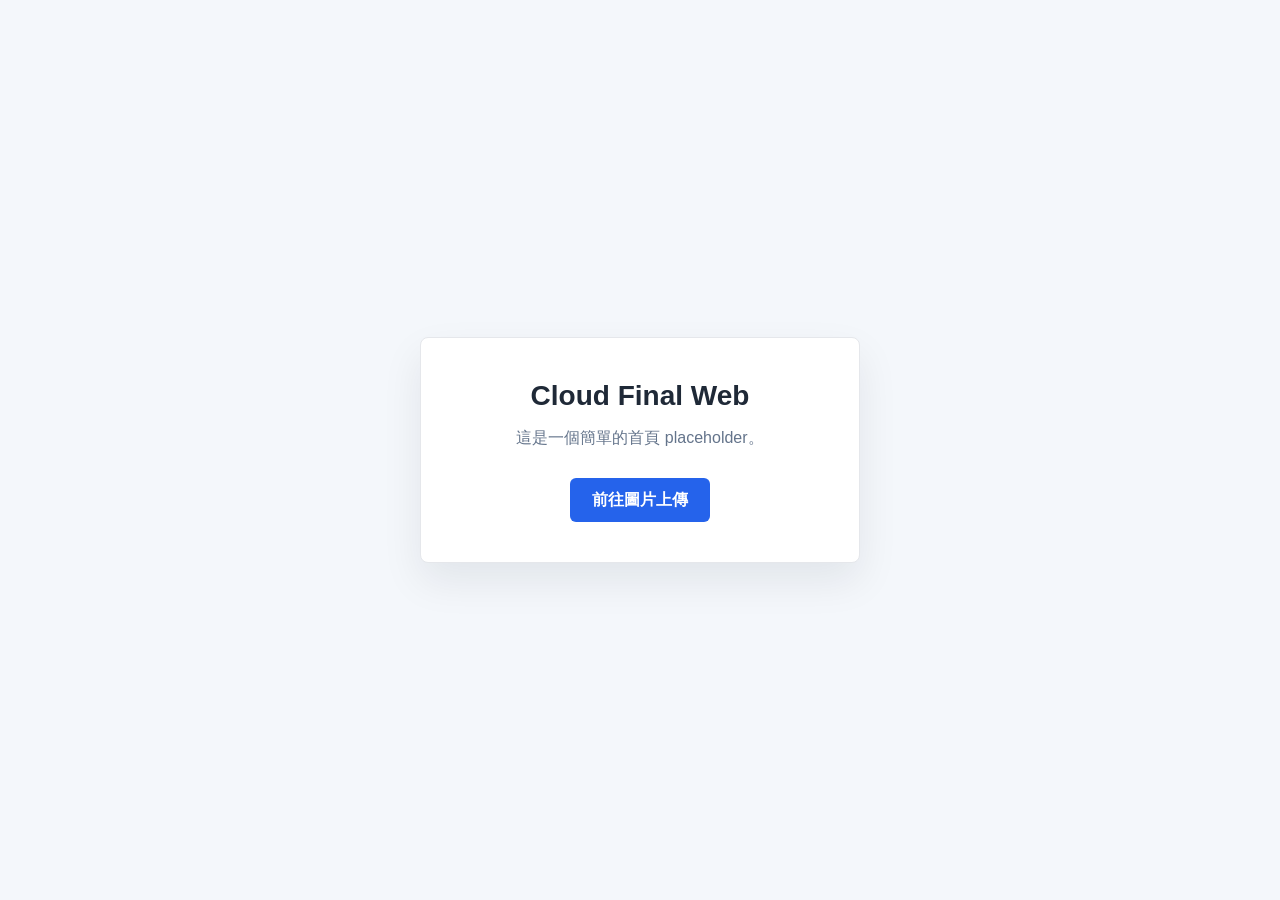
==== index.html @ 59741dd7 "現在有index跟upload_images" ====
<!DOCTYPE html>
<html lang="zh-Hant">
<head>
  <meta charset="UTF-8">
  <meta name="viewport" content="width=device-width, initial-scale=1.0">
  <title>Placeholder</title>
  <style>
    * {
      box-sizing: border-box;
    }

    body {
      margin: 0;
      min-height: 100vh;
      display: grid;
      place-items: center;
      font-family: Arial, "Noto Sans TC", sans-serif;
      color: #1f2937;
      background: #f4f7fb;
    }

    main {
      width: min(90vw, 440px);
      padding: 40px 28px;
      text-align: center;
      background: #ffffff;
      border: 1px solid #e5e7eb;
      border-radius: 8px;
      box-shadow: 0 18px 40px rgba(15, 23, 42, 0.08);
    }

    h1 {
      margin: 0 0 12px;
      font-size: 28px;
      line-height: 1.25;
    }

    p {
      margin: 0 0 28px;
      color: #64748b;
      line-height: 1.6;
    }

    a.button {
      display: inline-flex;
      align-items: center;
      justify-content: center;
      min-height: 44px;
      padding: 0 22px;
      color: #ffffff;
      text-decoration: none;
      font-weight: 700;
      background: #2563eb;
      border-radius: 6px;
      transition: background 0.2s ease, transform 0.2s ease;
    }

    a.button:hover,
    a.button:focus {
      background: #1d4ed8;
      transform: translateY(-1px);
    }
  </style>
</head>
<body>
  <main>
    <h1>Cloud Final Web</h1>
    <p>&#36889;&#26159;&#19968;&#20491;&#31777;&#21934;&#30340;&#39318;&#38913; placeholder&#12290;</p>
    <a class="button" href="upload_images.html">&#21069;&#24448;&#22294;&#29255;&#19978;&#20659;</a>
  </main>
</body>
</html>
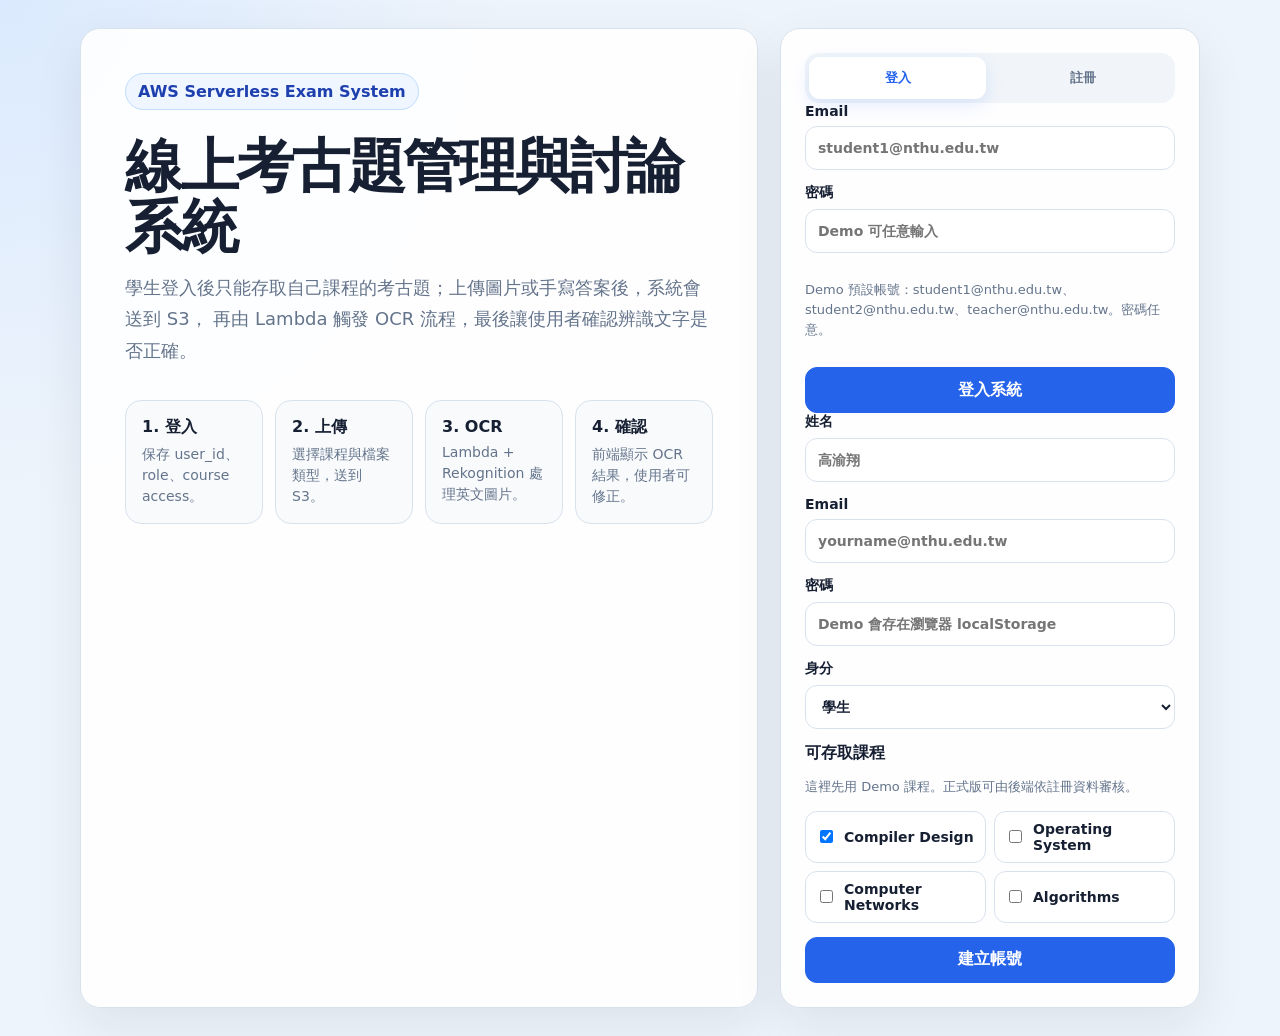
==== commit 9d75e8b1: "update sign in2" ====
--- a/index.html
+++ b/index.html
@@ -3,70 +3,527 @@
 <head>
   <meta charset="UTF-8">
   <meta name="viewport" content="width=device-width, initial-scale=1.0">
-  <title>Placeholder</title>
+  <title>考古題管理系統｜登入</title>
   <style>
-    * {
-      box-sizing: border-box;
-    }
+    :root {
+      --bg: #eef4fb;
+      --card: #ffffff;
+      --text: #172033;
+      --muted: #64748b;
+      --line: #d9e2ec;
+      --primary: #2563eb;
+      --primary-dark: #1d4ed8;
+      --success: #0f9f6e;
+      --warning: #b45309;
+      --danger: #dc2626;
+      --soft: #f8fafc;
+    }
+
+    * { box-sizing: border-box; }
 
     body {
       margin: 0;
       min-height: 100vh;
-      display: grid;
-      place-items: center;
-      font-family: Arial, "Noto Sans TC", sans-serif;
-      color: #1f2937;
-      background: #f4f7fb;
-    }
-
-    main {
-      width: min(90vw, 440px);
-      padding: 40px 28px;
-      text-align: center;
-      background: #ffffff;
-      border: 1px solid #e5e7eb;
-      border-radius: 8px;
-      box-shadow: 0 18px 40px rgba(15, 23, 42, 0.08);
+      font-family: system-ui, -apple-system, BlinkMacSystemFont, "Segoe UI", "Noto Sans TC", sans-serif;
+      color: var(--text);
+      background: radial-gradient(circle at top left, #dbeafe, transparent 32rem), var(--bg);
+      padding: 28px;
+    }
+
+    .shell {
+      width: min(1120px, 100%);
+      margin: 0 auto;
+      display: grid;
+      grid-template-columns: 1fr 420px;
+      gap: 22px;
+      align-items: stretch;
+    }
+
+    .hero, .panel {
+      background: rgba(255, 255, 255, 0.92);
+      border: 1px solid var(--line);
+      border-radius: 20px;
+      box-shadow: 0 18px 50px rgba(15, 23, 42, 0.08);
+    }
+
+    .hero {
+      padding: 44px;
+      display: grid;
+      align-content: space-between;
+      min-height: 620px;
+    }
+
+    .brand {
+      display: inline-flex;
+      width: fit-content;
+      align-items: center;
+      gap: 10px;
+      padding: 8px 12px;
+      border: 1px solid #bfdbfe;
+      border-radius: 999px;
+      color: #1e40af;
+      font-weight: 750;
+      background: #eff6ff;
     }
 
     h1 {
-      margin: 0 0 12px;
-      font-size: 28px;
-      line-height: 1.25;
-    }
-
-    p {
-      margin: 0 0 28px;
-      color: #64748b;
-      line-height: 1.6;
-    }
-
-    a.button {
+      margin: 26px 0 14px;
+      max-width: 720px;
+      font-size: clamp(32px, 5vw, 58px);
+      line-height: 1.05;
+      letter-spacing: -0.04em;
+    }
+
+    .lead {
+      max-width: 680px;
+      margin: 0;
+      color: var(--muted);
+      font-size: 18px;
+      line-height: 1.75;
+    }
+
+    .flow {
+      display: grid;
+      grid-template-columns: repeat(4, 1fr);
+      gap: 12px;
+      margin-top: 34px;
+    }
+
+    .flow-card {
+      padding: 16px;
+      border: 1px solid var(--line);
+      border-radius: 16px;
+      background: var(--soft);
+    }
+
+    .flow-card strong { display: block; margin-bottom: 6px; }
+    .flow-card span { color: var(--muted); font-size: 14px; line-height: 1.5; }
+
+    .panel {
+      padding: 24px;
+      display: grid;
+      align-content: start;
+      gap: 16px;
+    }
+
+    .tabs {
+      display: grid;
+      grid-template-columns: 1fr 1fr;
+      gap: 8px;
+      padding: 4px;
+      background: #f1f5f9;
+      border-radius: 14px;
+    }
+
+    .tab {
+      border: 0;
+      border-radius: 11px;
+      padding: 12px;
+      background: transparent;
+      color: var(--muted);
+      font-weight: 800;
+      cursor: pointer;
+    }
+
+    .tab[aria-selected="true"] {
+      background: #fff;
+      color: var(--primary);
+      box-shadow: 0 6px 18px rgba(37, 99, 235, 0.12);
+    }
+
+    form { display: grid; gap: 14px; }
+
+    label { display: grid; gap: 7px; font-weight: 750; font-size: 14px; }
+
+    input, select {
+      width: 100%;
+      min-height: 44px;
+      padding: 0 12px;
+      border: 1px solid var(--line);
+      border-radius: 12px;
+      font: inherit;
+      background: #fff;
+      color: var(--text);
+    }
+
+    .hint { color: var(--muted); font-size: 13px; line-height: 1.55; }
+
+    .course-grid {
+      display: grid;
+      grid-template-columns: 1fr 1fr;
+      gap: 8px;
+    }
+
+    .check {
+      display: flex;
+      align-items: center;
+      gap: 8px;
+      min-height: 42px;
+      padding: 9px 10px;
+      border: 1px solid var(--line);
+      border-radius: 12px;
+      background: #fff;
+      font-weight: 650;
+    }
+
+    .check input { width: auto; min-height: auto; }
+
+    .btn {
+      min-height: 46px;
+      padding: 0 16px;
+      border: 1px solid var(--line);
+      border-radius: 12px;
+      background: #fff;
+      color: var(--text);
+      font: inherit;
+      font-weight: 800;
+      cursor: pointer;
+      text-decoration: none;
       display: inline-flex;
       align-items: center;
       justify-content: center;
-      min-height: 44px;
-      padding: 0 22px;
-      color: #ffffff;
-      text-decoration: none;
-      font-weight: 700;
-      background: #2563eb;
-      border-radius: 6px;
-      transition: background 0.2s ease, transform 0.2s ease;
-    }
-
-    a.button:hover,
-    a.button:focus {
-      background: #1d4ed8;
-      transform: translateY(-1px);
+      gap: 8px;
+    }
+
+    .btn.primary {
+      border-color: var(--primary);
+      background: var(--primary);
+      color: #fff;
+    }
+
+    .btn.primary:hover { background: var(--primary-dark); }
+
+    .btn.ghost { background: #f8fafc; }
+
+    .alert {
+      display: none;
+      padding: 12px;
+      border-radius: 12px;
+      border: 1px solid var(--line);
+      font-size: 14px;
+      line-height: 1.55;
+    }
+
+    .alert.show { display: block; }
+    .alert.success { color: #065f46; background: #ecfdf5; border-color: #a7f3d0; }
+    .alert.error { color: #991b1b; background: #fef2f2; border-color: #fecaca; }
+
+    .dashboard {
+      display: none;
+      gap: 14px;
+    }
+
+    .dashboard.show { display: grid; }
+
+    .user-card {
+      display: grid;
+      gap: 10px;
+      padding: 16px;
+      background: #f8fafc;
+      border: 1px solid var(--line);
+      border-radius: 16px;
+    }
+
+    .pill-row { display: flex; flex-wrap: wrap; gap: 8px; }
+    .pill {
+      padding: 6px 10px;
+      border-radius: 999px;
+      background: #e0f2fe;
+      color: #075985;
+      font-size: 13px;
+      font-weight: 750;
+    }
+
+    .divider { height: 1px; background: var(--line); margin: 2px 0; }
+
+    @media (max-width: 900px) {
+      body { padding: 14px; }
+      .shell { grid-template-columns: 1fr; }
+      .hero { min-height: auto; padding: 28px; }
+      .flow { grid-template-columns: 1fr 1fr; }
+    }
+
+    @media (max-width: 520px) {
+      .flow { grid-template-columns: 1fr; }
+      .course-grid { grid-template-columns: 1fr; }
     }
   </style>
 </head>
 <body>
-  <main>
-    <h1>Cloud Final Web</h1>
-    <p>&#36889;&#26159;&#19968;&#20491;&#31777;&#21934;&#30340;&#39318;&#38913; placeholder&#12290;</p>
-    <a class="button" href="upload_images.html">&#21069;&#24448;&#22294;&#29255;&#19978;&#20659;</a>
+  <main class="shell">
+    <section class="hero">
+      <div>
+        <div class="brand">AWS Serverless Exam System</div>
+        <h1>線上考古題管理與討論系統</h1>
+        <p class="lead">
+          學生登入後只能存取自己課程的考古題；上傳圖片或手寫答案後，系統會送到 S3，
+          再由 Lambda 觸發 OCR 流程，最後讓使用者確認辨識文字是否正確。
+        </p>
+        <div class="flow" aria-label="系統流程">
+          <div class="flow-card"><strong>1. 登入</strong><span>保存 user_id、role、course access。</span></div>
+          <div class="flow-card"><strong>2. 上傳</strong><span>選擇課程與檔案類型，送到 S3。</span></div>
+          <div class="flow-card"><strong>3. OCR</strong><span>Lambda + Rekognition 處理英文圖片。</span></div>
+          <div class="flow-card"><strong>4. 確認</strong><span>前端顯示 OCR 結果，使用者可修正。</span></div>
+        </div>
+      </div>
+    </section>
+
+    <section class="panel">
+      <div id="authBox">
+        <div class="tabs" role="tablist" aria-label="登入或註冊">
+          <button class="tab" type="button" id="loginTab" aria-selected="true">登入</button>
+          <button class="tab" type="button" id="registerTab" aria-selected="false">註冊</button>
+        </div>
+
+        <form id="loginForm">
+          <label>
+            Email
+            <input type="email" id="loginEmail" placeholder="student1@nthu.edu.tw" required>
+          </label>
+          <label>
+            密碼
+            <input type="password" id="loginPassword" placeholder="Demo 可任意輸入" required>
+          </label>
+          <p class="hint">Demo 預設帳號：student1@nthu.edu.tw、student2@nthu.edu.tw、teacher@nthu.edu.tw。密碼任意。</p>
+          <button class="btn primary" type="submit">登入系統</button>
+        </form>
+
+        <form id="registerForm" hidden>
+          <label>
+            姓名
+            <input type="text" id="registerName" placeholder="高渝翔" required>
+          </label>
+          <label>
+            Email
+            <input type="email" id="registerEmail" placeholder="yourname@nthu.edu.tw" required>
+          </label>
+          <label>
+            密碼
+            <input type="password" id="registerPassword" placeholder="Demo 會存在瀏覽器 localStorage" required>
+          </label>
+          <label>
+            身分
+            <select id="registerRole">
+              <option value="student">學生</option>
+              <option value="teacher">老師</option>
+              <option value="ta">TA</option>
+            </select>
+          </label>
+          <div>
+            <strong>可存取課程</strong>
+            <p class="hint">這裡先用 Demo 課程。正式版可由後端依註冊資料審核。</p>
+            <div class="course-grid" id="courseCheckboxes"></div>
+          </div>
+          <button class="btn primary" type="submit">建立帳號</button>
+        </form>
+
+        <div class="alert" id="authMessage"></div>
+      </div>
+
+      <div class="dashboard" id="dashboard">
+        <div class="user-card">
+          <div>
+            <strong id="dashName">User</strong>
+            <div class="hint" id="dashEmail">email</div>
+          </div>
+          <div class="pill-row">
+            <span class="pill" id="dashRole">role</span>
+          </div>
+          <div>
+            <strong>可存取課程</strong>
+            <div class="pill-row" id="dashCourses"></div>
+          </div>
+        </div>
+        <a class="btn primary" href="upload_images.html">前往上傳 / OCR 確認</a>
+        <button class="btn ghost" type="button" id="logoutBtn">登出</button>
+        <div class="divider"></div>
+        <p class="hint">
+          注意：目前登入是前端 Demo 版，資料存在 localStorage。正式上線建議改成 Cognito 或後端 API 驗證。
+        </p>
+      </div>
+    </section>
   </main>
+
+  <script>
+    const COURSES = [
+      { id: "compiler", name: "Compiler Design" },
+      { id: "os", name: "Operating System" },
+      { id: "network", name: "Computer Networks" },
+      { id: "algorithm", name: "Algorithms" }
+    ];
+
+    const STORAGE_KEYS = {
+      users: "examSystemUsers",
+      currentUser: "examSystemCurrentUser"
+    };
+
+    const defaultUsers = [
+      {
+        user_id: "student001",
+        name: "Test Student 1",
+        email: "student1@nthu.edu.tw",
+        password: "demo",
+        role: "student",
+        courses: ["compiler", "os"]
+      },
+      {
+        user_id: "student002",
+        name: "Test Student 2",
+        email: "student2@nthu.edu.tw",
+        password: "demo",
+        role: "student",
+        courses: ["network"]
+      },
+      {
+        user_id: "teacher001",
+        name: "Test Teacher",
+        email: "teacher@nthu.edu.tw",
+        password: "demo",
+        role: "teacher",
+        courses: ["compiler", "os", "network", "algorithm"]
+      }
+    ];
+
+    const loginTab = document.querySelector("#loginTab");
+    const registerTab = document.querySelector("#registerTab");
+    const loginForm = document.querySelector("#loginForm");
+    const registerForm = document.querySelector("#registerForm");
+    const authBox = document.querySelector("#authBox");
+    const dashboard = document.querySelector("#dashboard");
+    const authMessage = document.querySelector("#authMessage");
+    const courseCheckboxes = document.querySelector("#courseCheckboxes");
+
+    function loadUsers() {
+      const raw = localStorage.getItem(STORAGE_KEYS.users);
+      if (!raw) {
+        localStorage.setItem(STORAGE_KEYS.users, JSON.stringify(defaultUsers));
+        return defaultUsers;
+      }
+      try {
+        return JSON.parse(raw);
+      } catch {
+        localStorage.setItem(STORAGE_KEYS.users, JSON.stringify(defaultUsers));
+        return defaultUsers;
+      }
+    }
+
+    function saveUsers(users) {
+      localStorage.setItem(STORAGE_KEYS.users, JSON.stringify(users));
+    }
+
+    function getCurrentUser() {
+      const raw = localStorage.getItem(STORAGE_KEYS.currentUser);
+      if (!raw) return null;
+      try { return JSON.parse(raw); } catch { return null; }
+    }
+
+    function setCurrentUser(user) {
+      localStorage.setItem(STORAGE_KEYS.currentUser, JSON.stringify(user));
+      renderAuthState();
+    }
+
+    function showMessage(type, text) {
+      authMessage.className = `alert show ${type}`;
+      authMessage.textContent = text;
+    }
+
+    function getCourseName(courseId) {
+      return COURSES.find((course) => course.id === courseId)?.name || courseId;
+    }
+
+    function renderCourseCheckboxes() {
+      courseCheckboxes.innerHTML = COURSES.map((course, index) => `
+        <label class="check">
+          <input type="checkbox" name="course" value="${course.id}" ${index === 0 ? "checked" : ""}>
+          ${course.name}
+        </label>
+      `).join("");
+    }
+
+    function renderAuthState() {
+      const user = getCurrentUser();
+      if (!user) {
+        authBox.style.display = "grid";
+        dashboard.classList.remove("show");
+        return;
+      }
+
+      authBox.style.display = "none";
+      dashboard.classList.add("show");
+      document.querySelector("#dashName").textContent = user.name;
+      document.querySelector("#dashEmail").textContent = user.email;
+      document.querySelector("#dashRole").textContent = user.role;
+      document.querySelector("#dashCourses").innerHTML = user.courses
+        .map((courseId) => `<span class="pill">${getCourseName(courseId)}</span>`)
+        .join("");
+    }
+
+    function switchAuthTab(mode) {
+      const isLogin = mode === "login";
+      loginTab.setAttribute("aria-selected", String(isLogin));
+      registerTab.setAttribute("aria-selected", String(!isLogin));
+      loginForm.hidden = !isLogin;
+      registerForm.hidden = isLogin;
+      authMessage.className = "alert";
+    }
+
+    loginTab.addEventListener("click", () => switchAuthTab("login"));
+    registerTab.addEventListener("click", () => switchAuthTab("register"));
+
+    loginForm.addEventListener("submit", (event) => {
+      event.preventDefault();
+      const email = document.querySelector("#loginEmail").value.trim().toLowerCase();
+      const password = document.querySelector("#loginPassword").value;
+      const users = loadUsers();
+      const user = users.find((item) => item.email.toLowerCase() === email);
+
+      if (!user || !password) {
+        showMessage("error", "找不到帳號，請先註冊或使用 Demo 帳號。");
+        return;
+      }
+
+      setCurrentUser(user);
+    });
+
+    registerForm.addEventListener("submit", (event) => {
+      event.preventDefault();
+      const users = loadUsers();
+      const email = document.querySelector("#registerEmail").value.trim().toLowerCase();
+      if (users.some((user) => user.email.toLowerCase() === email)) {
+        showMessage("error", "這個 Email 已經註冊過了。");
+        return;
+      }
+
+      const checkedCourses = Array.from(document.querySelectorAll('input[name="course"]:checked'))
+        .map((input) => input.value);
+
+      if (checkedCourses.length === 0) {
+        showMessage("error", "至少要選擇一門課程。");
+        return;
+      }
+
+      const user = {
+        user_id: `u${Date.now()}`,
+        name: document.querySelector("#registerName").value.trim(),
+        email,
+        password: document.querySelector("#registerPassword").value,
+        role: document.querySelector("#registerRole").value,
+        courses: checkedCourses
+      };
+
+      users.push(user);
+      saveUsers(users);
+      setCurrentUser(user);
+    });
+
+    document.querySelector("#logoutBtn").addEventListener("click", () => {
+      localStorage.removeItem(STORAGE_KEYS.currentUser);
+      renderAuthState();
+    });
+
+    renderCourseCheckboxes();
+    loadUsers();
+    renderAuthState();
+  </script>
 </body>
 </html>
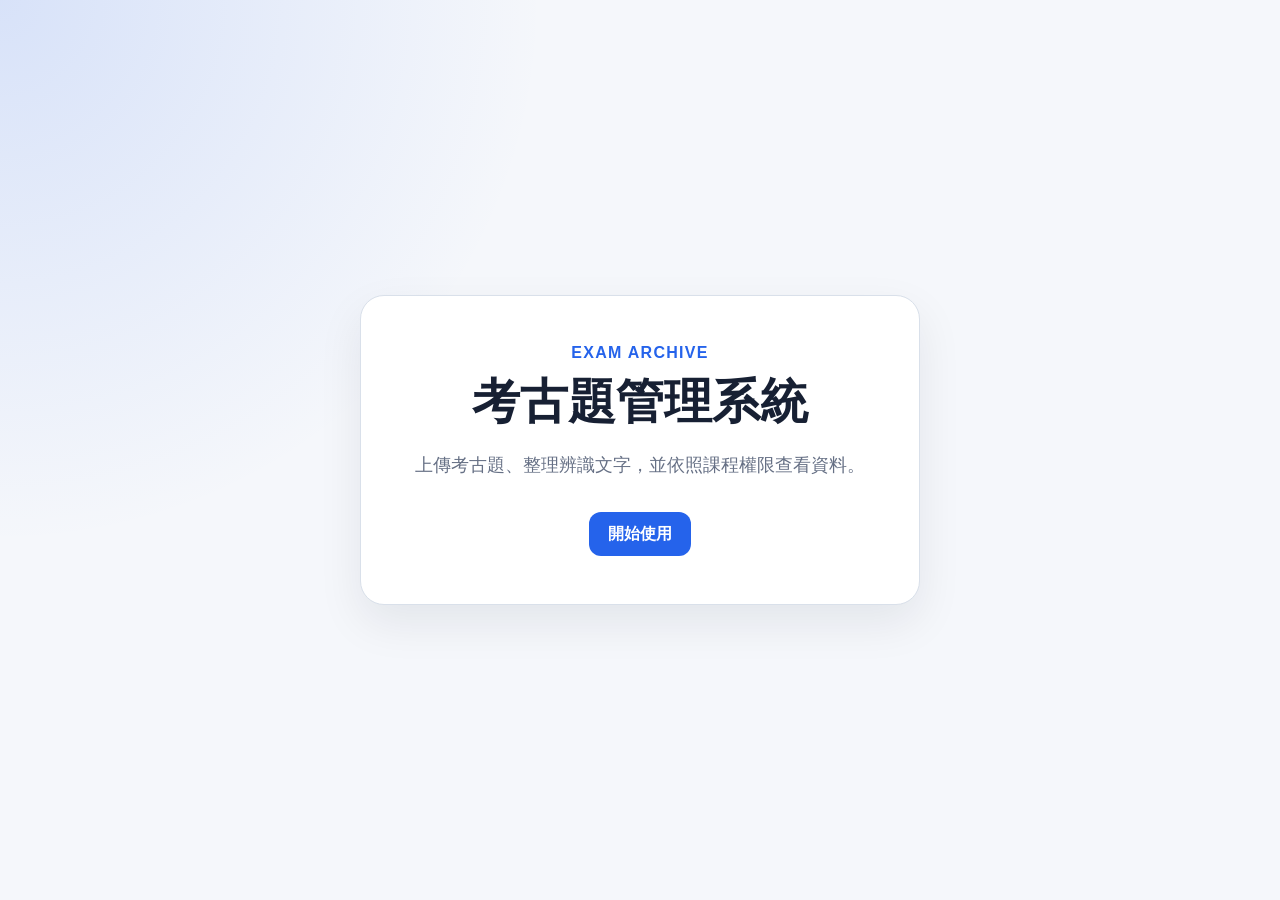
==== commit 93fe288c: "add some" ====
--- a/index.html
+++ b/index.html
@@ -1,529 +1,24 @@
-<!DOCTYPE html>
+<!doctype html>
 <html lang="zh-Hant">
 <head>
-  <meta charset="UTF-8">
-  <meta name="viewport" content="width=device-width, initial-scale=1.0">
-  <title>考古題管理系統｜登入</title>
-  <style>
-    :root {
-      --bg: #eef4fb;
-      --card: #ffffff;
-      --text: #172033;
-      --muted: #64748b;
-      --line: #d9e2ec;
-      --primary: #2563eb;
-      --primary-dark: #1d4ed8;
-      --success: #0f9f6e;
-      --warning: #b45309;
-      --danger: #dc2626;
-      --soft: #f8fafc;
-    }
-
-    * { box-sizing: border-box; }
-
-    body {
-      margin: 0;
-      min-height: 100vh;
-      font-family: system-ui, -apple-system, BlinkMacSystemFont, "Segoe UI", "Noto Sans TC", sans-serif;
-      color: var(--text);
-      background: radial-gradient(circle at top left, #dbeafe, transparent 32rem), var(--bg);
-      padding: 28px;
-    }
-
-    .shell {
-      width: min(1120px, 100%);
-      margin: 0 auto;
-      display: grid;
-      grid-template-columns: 1fr 420px;
-      gap: 22px;
-      align-items: stretch;
-    }
-
-    .hero, .panel {
-      background: rgba(255, 255, 255, 0.92);
-      border: 1px solid var(--line);
-      border-radius: 20px;
-      box-shadow: 0 18px 50px rgba(15, 23, 42, 0.08);
-    }
-
-    .hero {
-      padding: 44px;
-      display: grid;
-      align-content: space-between;
-      min-height: 620px;
-    }
-
-    .brand {
-      display: inline-flex;
-      width: fit-content;
-      align-items: center;
-      gap: 10px;
-      padding: 8px 12px;
-      border: 1px solid #bfdbfe;
-      border-radius: 999px;
-      color: #1e40af;
-      font-weight: 750;
-      background: #eff6ff;
-    }
-
-    h1 {
-      margin: 26px 0 14px;
-      max-width: 720px;
-      font-size: clamp(32px, 5vw, 58px);
-      line-height: 1.05;
-      letter-spacing: -0.04em;
-    }
-
-    .lead {
-      max-width: 680px;
-      margin: 0;
-      color: var(--muted);
-      font-size: 18px;
-      line-height: 1.75;
-    }
-
-    .flow {
-      display: grid;
-      grid-template-columns: repeat(4, 1fr);
-      gap: 12px;
-      margin-top: 34px;
-    }
-
-    .flow-card {
-      padding: 16px;
-      border: 1px solid var(--line);
-      border-radius: 16px;
-      background: var(--soft);
-    }
-
-    .flow-card strong { display: block; margin-bottom: 6px; }
-    .flow-card span { color: var(--muted); font-size: 14px; line-height: 1.5; }
-
-    .panel {
-      padding: 24px;
-      display: grid;
-      align-content: start;
-      gap: 16px;
-    }
-
-    .tabs {
-      display: grid;
-      grid-template-columns: 1fr 1fr;
-      gap: 8px;
-      padding: 4px;
-      background: #f1f5f9;
-      border-radius: 14px;
-    }
-
-    .tab {
-      border: 0;
-      border-radius: 11px;
-      padding: 12px;
-      background: transparent;
-      color: var(--muted);
-      font-weight: 800;
-      cursor: pointer;
-    }
-
-    .tab[aria-selected="true"] {
-      background: #fff;
-      color: var(--primary);
-      box-shadow: 0 6px 18px rgba(37, 99, 235, 0.12);
-    }
-
-    form { display: grid; gap: 14px; }
-
-    label { display: grid; gap: 7px; font-weight: 750; font-size: 14px; }
-
-    input, select {
-      width: 100%;
-      min-height: 44px;
-      padding: 0 12px;
-      border: 1px solid var(--line);
-      border-radius: 12px;
-      font: inherit;
-      background: #fff;
-      color: var(--text);
-    }
-
-    .hint { color: var(--muted); font-size: 13px; line-height: 1.55; }
-
-    .course-grid {
-      display: grid;
-      grid-template-columns: 1fr 1fr;
-      gap: 8px;
-    }
-
-    .check {
-      display: flex;
-      align-items: center;
-      gap: 8px;
-      min-height: 42px;
-      padding: 9px 10px;
-      border: 1px solid var(--line);
-      border-radius: 12px;
-      background: #fff;
-      font-weight: 650;
-    }
-
-    .check input { width: auto; min-height: auto; }
-
-    .btn {
-      min-height: 46px;
-      padding: 0 16px;
-      border: 1px solid var(--line);
-      border-radius: 12px;
-      background: #fff;
-      color: var(--text);
-      font: inherit;
-      font-weight: 800;
-      cursor: pointer;
-      text-decoration: none;
-      display: inline-flex;
-      align-items: center;
-      justify-content: center;
-      gap: 8px;
-    }
-
-    .btn.primary {
-      border-color: var(--primary);
-      background: var(--primary);
-      color: #fff;
-    }
-
-    .btn.primary:hover { background: var(--primary-dark); }
-
-    .btn.ghost { background: #f8fafc; }
-
-    .alert {
-      display: none;
-      padding: 12px;
-      border-radius: 12px;
-      border: 1px solid var(--line);
-      font-size: 14px;
-      line-height: 1.55;
-    }
-
-    .alert.show { display: block; }
-    .alert.success { color: #065f46; background: #ecfdf5; border-color: #a7f3d0; }
-    .alert.error { color: #991b1b; background: #fef2f2; border-color: #fecaca; }
-
-    .dashboard {
-      display: none;
-      gap: 14px;
-    }
-
-    .dashboard.show { display: grid; }
-
-    .user-card {
-      display: grid;
-      gap: 10px;
-      padding: 16px;
-      background: #f8fafc;
-      border: 1px solid var(--line);
-      border-radius: 16px;
-    }
-
-    .pill-row { display: flex; flex-wrap: wrap; gap: 8px; }
-    .pill {
-      padding: 6px 10px;
-      border-radius: 999px;
-      background: #e0f2fe;
-      color: #075985;
-      font-size: 13px;
-      font-weight: 750;
-    }
-
-    .divider { height: 1px; background: var(--line); margin: 2px 0; }
-
-    @media (max-width: 900px) {
-      body { padding: 14px; }
-      .shell { grid-template-columns: 1fr; }
-      .hero { min-height: auto; padding: 28px; }
-      .flow { grid-template-columns: 1fr 1fr; }
-    }
-
-    @media (max-width: 520px) {
-      .flow { grid-template-columns: 1fr; }
-      .course-grid { grid-template-columns: 1fr; }
-    }
-  </style>
+    <meta charset="utf-8">
+    <meta name="viewport" content="width=device-width, initial-scale=1">
+    <title>考古題管理系統</title>
+    <link rel="stylesheet" href="css/style.css">
 </head>
 <body>
-  <main class="shell">
-    <section class="hero">
-      <div>
-        <div class="brand">AWS Serverless Exam System</div>
-        <h1>線上考古題管理與討論系統</h1>
-        <p class="lead">
-          學生登入後只能存取自己課程的考古題；上傳圖片或手寫答案後，系統會送到 S3，
-          再由 Lambda 觸發 OCR 流程，最後讓使用者確認辨識文字是否正確。
-        </p>
-        <div class="flow" aria-label="系統流程">
-          <div class="flow-card"><strong>1. 登入</strong><span>保存 user_id、role、course access。</span></div>
-          <div class="flow-card"><strong>2. 上傳</strong><span>選擇課程與檔案類型，送到 S3。</span></div>
-          <div class="flow-card"><strong>3. OCR</strong><span>Lambda + Rekognition 處理英文圖片。</span></div>
-          <div class="flow-card"><strong>4. 確認</strong><span>前端顯示 OCR 結果，使用者可修正。</span></div>
-        </div>
-      </div>
-    </section>
+    <main class="home">
+        <section class="hero-card">
+            <p class="eyebrow">Exam Archive</p>
+            <h1>考古題管理系統</h1>
+            <p class="hero-text">
+                上傳考古題、整理辨識文字，並依照課程權限查看資料。
+            </p>
 
-    <section class="panel">
-      <div id="authBox">
-        <div class="tabs" role="tablist" aria-label="登入或註冊">
-          <button class="tab" type="button" id="loginTab" aria-selected="true">登入</button>
-          <button class="tab" type="button" id="registerTab" aria-selected="false">註冊</button>
-        </div>
-
-        <form id="loginForm">
-          <label>
-            Email
-            <input type="email" id="loginEmail" placeholder="student1@nthu.edu.tw" required>
-          </label>
-          <label>
-            密碼
-            <input type="password" id="loginPassword" placeholder="Demo 可任意輸入" required>
-          </label>
-          <p class="hint">Demo 預設帳號：student1@nthu.edu.tw、student2@nthu.edu.tw、teacher@nthu.edu.tw。密碼任意。</p>
-          <button class="btn primary" type="submit">登入系統</button>
-        </form>
-
-        <form id="registerForm" hidden>
-          <label>
-            姓名
-            <input type="text" id="registerName" placeholder="高渝翔" required>
-          </label>
-          <label>
-            Email
-            <input type="email" id="registerEmail" placeholder="yourname@nthu.edu.tw" required>
-          </label>
-          <label>
-            密碼
-            <input type="password" id="registerPassword" placeholder="Demo 會存在瀏覽器 localStorage" required>
-          </label>
-          <label>
-            身分
-            <select id="registerRole">
-              <option value="student">學生</option>
-              <option value="teacher">老師</option>
-              <option value="ta">TA</option>
-            </select>
-          </label>
-          <div>
-            <strong>可存取課程</strong>
-            <p class="hint">這裡先用 Demo 課程。正式版可由後端依註冊資料審核。</p>
-            <div class="course-grid" id="courseCheckboxes"></div>
-          </div>
-          <button class="btn primary" type="submit">建立帳號</button>
-        </form>
-
-        <div class="alert" id="authMessage"></div>
-      </div>
-
-      <div class="dashboard" id="dashboard">
-        <div class="user-card">
-          <div>
-            <strong id="dashName">User</strong>
-            <div class="hint" id="dashEmail">email</div>
-          </div>
-          <div class="pill-row">
-            <span class="pill" id="dashRole">role</span>
-          </div>
-          <div>
-            <strong>可存取課程</strong>
-            <div class="pill-row" id="dashCourses"></div>
-          </div>
-        </div>
-        <a class="btn primary" href="upload_images.html">前往上傳 / OCR 確認</a>
-        <button class="btn ghost" type="button" id="logoutBtn">登出</button>
-        <div class="divider"></div>
-        <p class="hint">
-          注意：目前登入是前端 Demo 版，資料存在 localStorage。正式上線建議改成 Cognito 或後端 API 驗證。
-        </p>
-      </div>
-    </section>
-  </main>
-
-  <script>
-    const COURSES = [
-      { id: "compiler", name: "Compiler Design" },
-      { id: "os", name: "Operating System" },
-      { id: "network", name: "Computer Networks" },
-      { id: "algorithm", name: "Algorithms" }
-    ];
-
-    const STORAGE_KEYS = {
-      users: "examSystemUsers",
-      currentUser: "examSystemCurrentUser"
-    };
-
-    const defaultUsers = [
-      {
-        user_id: "student001",
-        name: "Test Student 1",
-        email: "student1@nthu.edu.tw",
-        password: "demo",
-        role: "student",
-        courses: ["compiler", "os"]
-      },
-      {
-        user_id: "student002",
-        name: "Test Student 2",
-        email: "student2@nthu.edu.tw",
-        password: "demo",
-        role: "student",
-        courses: ["network"]
-      },
-      {
-        user_id: "teacher001",
-        name: "Test Teacher",
-        email: "teacher@nthu.edu.tw",
-        password: "demo",
-        role: "teacher",
-        courses: ["compiler", "os", "network", "algorithm"]
-      }
-    ];
-
-    const loginTab = document.querySelector("#loginTab");
-    const registerTab = document.querySelector("#registerTab");
-    const loginForm = document.querySelector("#loginForm");
-    const registerForm = document.querySelector("#registerForm");
-    const authBox = document.querySelector("#authBox");
-    const dashboard = document.querySelector("#dashboard");
-    const authMessage = document.querySelector("#authMessage");
-    const courseCheckboxes = document.querySelector("#courseCheckboxes");
-
-    function loadUsers() {
-      const raw = localStorage.getItem(STORAGE_KEYS.users);
-      if (!raw) {
-        localStorage.setItem(STORAGE_KEYS.users, JSON.stringify(defaultUsers));
-        return defaultUsers;
-      }
-      try {
-        return JSON.parse(raw);
-      } catch {
-        localStorage.setItem(STORAGE_KEYS.users, JSON.stringify(defaultUsers));
-        return defaultUsers;
-      }
-    }
-
-    function saveUsers(users) {
-      localStorage.setItem(STORAGE_KEYS.users, JSON.stringify(users));
-    }
-
-    function getCurrentUser() {
-      const raw = localStorage.getItem(STORAGE_KEYS.currentUser);
-      if (!raw) return null;
-      try { return JSON.parse(raw); } catch { return null; }
-    }
-
-    function setCurrentUser(user) {
-      localStorage.setItem(STORAGE_KEYS.currentUser, JSON.stringify(user));
-      renderAuthState();
-    }
-
-    function showMessage(type, text) {
-      authMessage.className = `alert show ${type}`;
-      authMessage.textContent = text;
-    }
-
-    function getCourseName(courseId) {
-      return COURSES.find((course) => course.id === courseId)?.name || courseId;
-    }
-
-    function renderCourseCheckboxes() {
-      courseCheckboxes.innerHTML = COURSES.map((course, index) => `
-        <label class="check">
-          <input type="checkbox" name="course" value="${course.id}" ${index === 0 ? "checked" : ""}>
-          ${course.name}
-        </label>
-      `).join("");
-    }
-
-    function renderAuthState() {
-      const user = getCurrentUser();
-      if (!user) {
-        authBox.style.display = "grid";
-        dashboard.classList.remove("show");
-        return;
-      }
-
-      authBox.style.display = "none";
-      dashboard.classList.add("show");
-      document.querySelector("#dashName").textContent = user.name;
-      document.querySelector("#dashEmail").textContent = user.email;
-      document.querySelector("#dashRole").textContent = user.role;
-      document.querySelector("#dashCourses").innerHTML = user.courses
-        .map((courseId) => `<span class="pill">${getCourseName(courseId)}</span>`)
-        .join("");
-    }
-
-    function switchAuthTab(mode) {
-      const isLogin = mode === "login";
-      loginTab.setAttribute("aria-selected", String(isLogin));
-      registerTab.setAttribute("aria-selected", String(!isLogin));
-      loginForm.hidden = !isLogin;
-      registerForm.hidden = isLogin;
-      authMessage.className = "alert";
-    }
-
-    loginTab.addEventListener("click", () => switchAuthTab("login"));
-    registerTab.addEventListener("click", () => switchAuthTab("register"));
-
-    loginForm.addEventListener("submit", (event) => {
-      event.preventDefault();
-      const email = document.querySelector("#loginEmail").value.trim().toLowerCase();
-      const password = document.querySelector("#loginPassword").value;
-      const users = loadUsers();
-      const user = users.find((item) => item.email.toLowerCase() === email);
-
-      if (!user || !password) {
-        showMessage("error", "找不到帳號，請先註冊或使用 Demo 帳號。");
-        return;
-      }
-
-      setCurrentUser(user);
-    });
-
-    registerForm.addEventListener("submit", (event) => {
-      event.preventDefault();
-      const users = loadUsers();
-      const email = document.querySelector("#registerEmail").value.trim().toLowerCase();
-      if (users.some((user) => user.email.toLowerCase() === email)) {
-        showMessage("error", "這個 Email 已經註冊過了。");
-        return;
-      }
-
-      const checkedCourses = Array.from(document.querySelectorAll('input[name="course"]:checked'))
-        .map((input) => input.value);
-
-      if (checkedCourses.length === 0) {
-        showMessage("error", "至少要選擇一門課程。");
-        return;
-      }
-
-      const user = {
-        user_id: `u${Date.now()}`,
-        name: document.querySelector("#registerName").value.trim(),
-        email,
-        password: document.querySelector("#registerPassword").value,
-        role: document.querySelector("#registerRole").value,
-        courses: checkedCourses
-      };
-
-      users.push(user);
-      saveUsers(users);
-      setCurrentUser(user);
-    });
-
-    document.querySelector("#logoutBtn").addEventListener("click", () => {
-      localStorage.removeItem(STORAGE_KEYS.currentUser);
-      renderAuthState();
-    });
-
-    renderCourseCheckboxes();
-    loadUsers();
-    renderAuthState();
-  </script>
+            <div class="hero-actions">
+                <a class="button primary" href="upload.html">開始使用</a>
+            </div>
+        </section>
+    </main>
 </body>
 </html>
--- a/css/style.css
+++ b/css/style.css
@@ -0,0 +1,289 @@
+* {
+    box-sizing: border-box;
+}
+
+:root {
+    --bg: #f5f7fb;
+    --card: #ffffff;
+    --text: #172033;
+    --muted: #667085;
+    --line: #d9e0ea;
+    --primary: #2563eb;
+    --primary-dark: #1d4ed8;
+    --danger: #b42318;
+    --success: #027a48;
+    --shadow: 0 18px 45px rgba(15, 23, 42, 0.08);
+}
+
+body {
+    margin: 0;
+    min-height: 100vh;
+    font-family: Arial, "Noto Sans TC", sans-serif;
+    color: var(--text);
+    background:
+        radial-gradient(circle at top left, rgba(37, 99, 235, 0.14), transparent 34rem),
+        var(--bg);
+}
+
+.home {
+    min-height: 100vh;
+    display: grid;
+    place-items: center;
+    padding: 24px;
+}
+
+.hero-card {
+    width: min(92vw, 560px);
+    padding: 48px 36px;
+    background: var(--card);
+    border: 1px solid var(--line);
+    border-radius: 24px;
+    box-shadow: var(--shadow);
+    text-align: center;
+}
+
+.eyebrow {
+    margin: 0 0 10px;
+    color: var(--primary);
+    font-weight: 800;
+    letter-spacing: 0.08em;
+    text-transform: uppercase;
+}
+
+h1,
+h2 {
+    margin: 0;
+    line-height: 1.25;
+}
+
+h1 {
+    font-size: clamp(32px, 5vw, 48px);
+}
+
+h2 {
+    margin-bottom: 18px;
+    font-size: 24px;
+}
+
+.hero-text {
+    margin: 18px auto 32px;
+    max-width: 30rem;
+    color: var(--muted);
+    font-size: 18px;
+    line-height: 1.7;
+}
+
+.hero-actions {
+    display: flex;
+    justify-content: center;
+}
+
+.app-shell {
+    width: min(100%, 1040px);
+    margin: 0 auto;
+    padding: 32px 20px 60px;
+}
+
+.app-header {
+    display: flex;
+    align-items: flex-start;
+    justify-content: space-between;
+    gap: 18px;
+    margin-bottom: 22px;
+}
+
+.user-bar {
+    display: flex;
+    align-items: center;
+    gap: 12px;
+    color: var(--muted);
+    font-weight: 700;
+}
+
+.panel {
+    margin-bottom: 18px;
+    padding: 24px;
+    background: var(--card);
+    border: 1px solid var(--line);
+    border-radius: 20px;
+    box-shadow: var(--shadow);
+}
+
+.tabs {
+    display: inline-flex;
+    gap: 6px;
+    padding: 4px;
+    margin-bottom: 20px;
+    background: #eef2f7;
+    border-radius: 12px;
+}
+
+.tab {
+    min-height: 40px;
+    padding: 0 18px;
+    border: 0;
+    border-radius: 10px;
+    background: transparent;
+    color: var(--muted);
+    font-weight: 800;
+    cursor: pointer;
+}
+
+.tab.is-active {
+    background: var(--card);
+    color: var(--primary);
+    box-shadow: 0 6px 16px rgba(15, 23, 42, 0.08);
+}
+
+.form-grid {
+    display: grid;
+    gap: 16px;
+}
+
+.two-columns {
+    grid-template-columns: repeat(2, minmax(0, 1fr));
+}
+
+label {
+    display: grid;
+    gap: 8px;
+    color: #344054;
+    font-weight: 800;
+}
+
+input,
+select,
+textarea {
+    width: 100%;
+    border: 1px solid var(--line);
+    border-radius: 12px;
+    padding: 12px 14px;
+    font: inherit;
+    color: var(--text);
+    background: #fff;
+}
+
+textarea {
+    resize: vertical;
+    line-height: 1.7;
+}
+
+.button,
+button {
+    min-height: 44px;
+    padding: 0 18px;
+    border: 1px solid transparent;
+    border-radius: 12px;
+    font: inherit;
+    font-weight: 850;
+    cursor: pointer;
+    text-decoration: none;
+    display: inline-flex;
+    align-items: center;
+    justify-content: center;
+}
+
+.primary {
+    color: #fff;
+    background: var(--primary);
+}
+
+.primary:hover {
+    background: var(--primary-dark);
+}
+
+.ghost {
+    color: var(--primary);
+    background: #eff6ff;
+    border-color: #bfdbfe;
+}
+
+.upload-box {
+    margin: 18px 0;
+    padding: 24px;
+    border: 2px dashed #b8c7dc;
+    border-radius: 18px;
+    background: #f8fbff;
+    text-align: center;
+}
+
+.upload-box input {
+    max-width: 420px;
+    margin: 0 auto 12px;
+}
+
+.status {
+    min-height: 24px;
+    margin: 14px 0 0;
+    color: var(--muted);
+    font-weight: 700;
+}
+
+.status.err {
+    color: var(--danger);
+}
+
+.status.ok {
+    color: var(--success);
+}
+
+.review-header {
+    display: flex;
+    align-items: flex-start;
+    justify-content: space-between;
+    gap: 16px;
+    margin-bottom: 18px;
+}
+
+.review-header p {
+    margin: 8px 0 0;
+    color: var(--muted);
+}
+
+.badge {
+    padding: 8px 12px;
+    color: var(--primary);
+    background: #eff6ff;
+    border-radius: 999px;
+    font-weight: 900;
+    white-space: nowrap;
+}
+
+.actions-row {
+    display: flex;
+    justify-content: flex-end;
+    gap: 12px;
+    margin-top: 16px;
+}
+
+.empty-state {
+    text-align: center;
+}
+
+.empty-state p {
+    color: var(--muted);
+}
+
+[hidden] {
+    display: none !important;
+}
+
+@media (max-width: 720px) {
+    .app-header,
+    .review-header {
+        flex-direction: column;
+    }
+
+    .two-columns {
+        grid-template-columns: 1fr;
+    }
+
+    .actions-row {
+        flex-direction: column;
+    }
+
+    .button,
+    button {
+        width: 100%;
+    }
+}
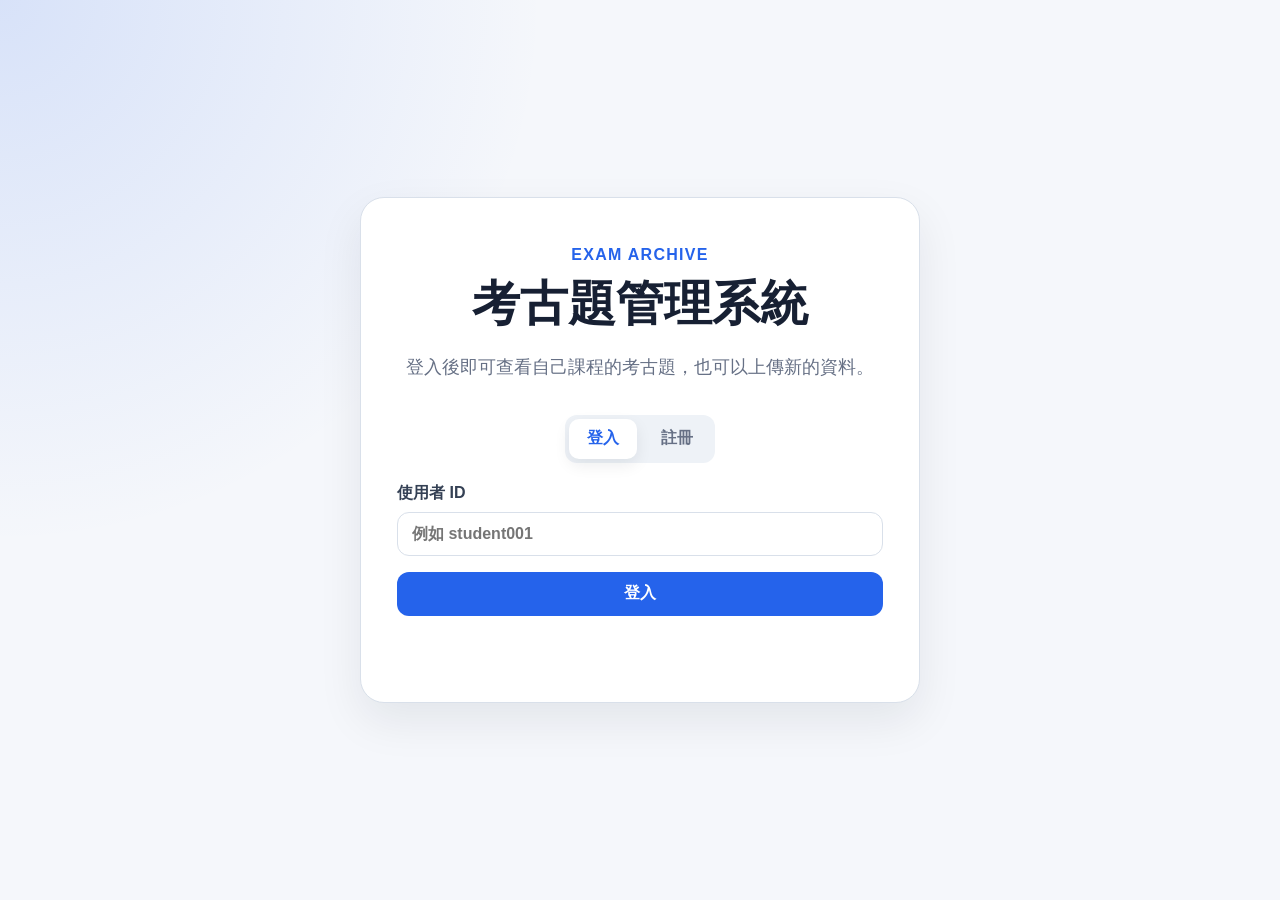
==== commit 6b044e2d: "add dashboard" ====
--- a/index.html
+++ b/index.html
@@ -12,13 +12,64 @@
             <p class="eyebrow">Exam Archive</p>
             <h1>考古題管理系統</h1>
             <p class="hero-text">
-                上傳考古題、整理辨識文字，並依照課程權限查看資料。
+                登入後即可查看自己課程的考古題，也可以上傳新的資料。
             </p>
 
-            <div class="hero-actions">
-                <a class="button primary" href="upload.html">開始使用</a>
+            <div class="tabs">
+                <button type="button" class="tab is-active" id="loginTab">登入</button>
+                <button type="button" class="tab" id="registerTab">註冊</button>
             </div>
+
+            <div class="form-grid" id="loginForm">
+                <label>
+                    使用者 ID
+                    <input id="loginUserId" type="text" placeholder="例如 student001">
+                </label>
+                <button type="button" class="button primary" id="loginBtn">登入</button>
+            </div>
+
+            <div class="form-grid" id="registerForm" hidden>
+                <label>
+                    使用者 ID
+                    <input id="regUserId" type="text" placeholder="例如 student001">
+                </label>
+
+                <label>
+                    姓名
+                    <input id="regName" type="text" placeholder="輸入姓名">
+                </label>
+
+                <label>
+                    Email
+                    <input id="regEmail" type="email" placeholder="輸入 Email">
+                </label>
+
+                <label>
+                    身分
+                    <select id="regRole">
+                        <option value="student">學生</option>
+                        <option value="teacher">教師</option>
+                        <option value="ta">助教</option>
+                    </select>
+                </label>
+
+                <label>
+                    課程
+                    <select id="regCourse">
+                        <option value="compiler">Compiler Design</option>
+                        <option value="os">Operating System</option>
+                    </select>
+                </label>
+
+                <button type="button" class="button primary" id="registerBtn">建立帳號</button>
+            </div>
+
+            <p class="status" id="authStatus"></p>
         </section>
     </main>
+
+    <script src="js/config.js"></script>
+    <script src="js/api.js"></script>
+    <script src="js/auth.js"></script>
 </body>
 </html>
--- a/css/style.css
+++ b/css/style.css
@@ -12,6 +12,8 @@
     --primary-dark: #1d4ed8;
     --danger: #b42318;
     --success: #027a48;
+    --success-bg: #f0fdf4;
+    --success-soft: #dcfce7;
     --shadow: 0 18px 45px rgba(15, 23, 42, 0.08);
 }
 
@@ -42,44 +44,8 @@
     text-align: center;
 }
 
-.eyebrow {
-    margin: 0 0 10px;
-    color: var(--primary);
-    font-weight: 800;
-    letter-spacing: 0.08em;
-    text-transform: uppercase;
-}
-
-h1,
-h2 {
-    margin: 0;
-    line-height: 1.25;
-}
-
-h1 {
-    font-size: clamp(32px, 5vw, 48px);
-}
-
-h2 {
-    margin-bottom: 18px;
-    font-size: 24px;
-}
-
-.hero-text {
-    margin: 18px auto 32px;
-    max-width: 30rem;
-    color: var(--muted);
-    font-size: 18px;
-    line-height: 1.7;
-}
-
-.hero-actions {
-    display: flex;
-    justify-content: center;
-}
-
 .app-shell {
-    width: min(100%, 1040px);
+    width: min(100%, 1100px);
     margin: 0 auto;
     padding: 32px 20px 60px;
 }
@@ -90,6 +56,47 @@
     justify-content: space-between;
     gap: 18px;
     margin-bottom: 22px;
+}
+
+.eyebrow {
+    margin: 0 0 10px;
+    color: var(--primary);
+    font-weight: 900;
+    letter-spacing: 0.08em;
+    text-transform: uppercase;
+}
+
+h1,
+h2,
+h3 {
+    margin: 0;
+    line-height: 1.25;
+}
+
+h1 {
+    font-size: clamp(32px, 5vw, 48px);
+}
+
+h2 {
+    margin-bottom: 18px;
+    font-size: 24px;
+}
+
+h3 {
+    font-size: 18px;
+}
+
+.hero-text {
+    margin: 18px auto 32px;
+    max-width: 30rem;
+    color: var(--muted);
+    font-size: 18px;
+    line-height: 1.7;
+}
+
+.hero-actions {
+    display: flex;
+    justify-content: center;
 }
 
 .user-bar {
@@ -109,7 +116,8 @@
     box-shadow: var(--shadow);
 }
 
-.tabs {
+.tabs,
+.page-nav {
     display: inline-flex;
     gap: 6px;
     padding: 4px;
@@ -118,7 +126,8 @@
     border-radius: 12px;
 }
 
-.tab {
+.tab,
+.nav-link {
     min-height: 40px;
     padding: 0 18px;
     border: 0;
@@ -127,9 +136,13 @@
     color: var(--muted);
     font-weight: 800;
     cursor: pointer;
-}
-
-.tab.is-active {
+    text-decoration: none;
+    display: inline-flex;
+    align-items: center;
+}
+
+.tab.is-active,
+.nav-link.is-active {
     background: var(--card);
     color: var(--primary);
     box-shadow: 0 6px 16px rgba(15, 23, 42, 0.08);
@@ -149,6 +162,7 @@
     gap: 8px;
     color: #344054;
     font-weight: 800;
+    text-align: left;
 }
 
 input,
@@ -183,6 +197,12 @@
     justify-content: center;
 }
 
+.button.small,
+button.small {
+    min-height: 38px;
+    padding: 0 14px;
+}
+
 .primary {
     color: #fff;
     background: var(--primary);
@@ -227,7 +247,9 @@
     color: var(--success);
 }
 
-.review-header {
+.section-head,
+.review-header,
+.question-header {
     display: flex;
     align-items: flex-start;
     justify-content: space-between;
@@ -235,9 +257,80 @@
     margin-bottom: 18px;
 }
 
+.section-head p,
 .review-header p {
     margin: 8px 0 0;
     color: var(--muted);
+}
+
+.file-layout {
+    display: grid;
+    grid-template-columns: 360px 1fr;
+    gap: 18px;
+    align-items: start;
+}
+
+.file-list {
+    display: grid;
+    gap: 12px;
+}
+
+.file-card {
+    width: 100%;
+    display: block;
+    text-align: left;
+    padding: 16px;
+    color: var(--text);
+    background: #f8fbff;
+    border: 1px solid #dbe7f8;
+    border-radius: 16px;
+    cursor: pointer;
+}
+
+.file-card:hover,
+.file-card.is-active {
+    border-color: var(--primary);
+    background: #eff6ff;
+}
+
+.file-card strong {
+    display: block;
+    margin-bottom: 8px;
+    word-break: break-word;
+}
+
+.file-card span {
+    display: block;
+    color: var(--muted);
+    font-size: 14px;
+    line-height: 1.5;
+}
+
+.file-detail {
+    min-height: 360px;
+    padding: 20px;
+    background: #fbfdff;
+    border: 1px solid var(--line);
+    border-radius: 18px;
+}
+
+.detail-meta {
+    display: grid;
+    gap: 8px;
+    margin: 16px 0;
+    padding: 14px;
+    color: var(--muted);
+    background: #f1f5f9;
+    border-radius: 14px;
+}
+
+.detail-text {
+    white-space: pre-wrap;
+    padding: 16px;
+    line-height: 1.8;
+    background: #ffffff;
+    border: 1px solid var(--line);
+    border-radius: 14px;
 }
 
 .badge {
@@ -260,30 +353,177 @@
     text-align: center;
 }
 
-.empty-state p {
-    color: var(--muted);
+.empty-state p,
+.muted {
+    color: var(--muted);
+}
+
+/* Discussion / question page */
+
+.question-panel {
+    display: flex;
+    flex-direction: column;
+}
+
+.question-content {
+    margin-bottom: 8px;
+    padding: 20px;
+    color: var(--text);
+    font-size: 16px;
+    line-height: 1.7;
+    background: #f8fafc;
+    border: 1px solid var(--line);
+    border-radius: 12px;
+}
+
+.question-content p {
+    margin: 0;
+}
+
+.divider {
+    border: none;
+    border-top: 1px solid var(--line);
+    margin: 24px 0;
+}
+
+.discussion-area h3 {
+    margin-bottom: 20px;
+    color: var(--text);
+    font-size: 18px;
+}
+
+.comments-list {
+    display: flex;
+    flex-direction: column;
+    gap: 20px;
+    margin-bottom: 24px;
+}
+
+.comment {
+    display: flex;
+    gap: 16px;
+}
+
+.comment-avatar {
+    width: 42px;
+    height: 42px;
+    border-radius: 50%;
+    background: var(--primary);
+    color: #ffffff;
+    display: flex;
+    align-items: center;
+    justify-content: center;
+    font-size: 18px;
+    font-weight: 800;
+    flex-shrink: 0;
+}
+
+.comment-body {
+    flex: 1;
+    padding: 16px;
+    background: #f8fbff;
+    border: 1px solid #e2e8f0;
+    border-radius: 0 16px 16px 16px;
+}
+
+.comment-meta {
+    display: flex;
+    align-items: baseline;
+    gap: 12px;
+    margin-bottom: 8px;
+    flex-wrap: wrap;
+}
+
+.comment-meta strong {
+    color: var(--text);
+    font-weight: 800;
+}
+
+.comment-meta span {
+    color: var(--muted);
+    font-size: 13px;
+}
+
+.comment-body p {
+    margin: 0;
+    color: #334155;
+    line-height: 1.6;
+}
+
+.comment-form {
+    display: flex;
+    flex-direction: column;
+    gap: 12px;
+}
+
+.comment-form textarea {
+    min-height: 100px;
+}
+
+.comment.is-correct {
+    padding: 14px;
+    background: var(--success-bg);
+    border: 2px solid var(--success);
+    border-radius: 18px;
+    box-shadow: 0 4px 12px rgba(2, 122, 72, 0.05);
+}
+
+.comment-avatar.correct-avatar {
+    background: var(--success);
+}
+
+.comment.is-correct .comment-body {
+    padding: 0;
+    background: transparent;
+    border: none;
+}
+
+.badge.badge-correct {
+    margin-left: 4px;
+    padding: 4px 10px;
+    color: var(--success);
+    background: var(--success-soft);
+    border: 1px solid #bbf7d0;
+    font-size: 13px;
 }
 
 [hidden] {
     display: none !important;
 }
 
-@media (max-width: 720px) {
+@media (max-width: 780px) {
     .app-header,
-    .review-header {
+    .section-head,
+    .review-header,
+    .question-header {
         flex-direction: column;
     }
 
-    .two-columns {
+    .two-columns,
+    .file-layout {
         grid-template-columns: 1fr;
     }
 
-    .actions-row {
+    .actions-row,
+    .page-nav {
         flex-direction: column;
+        display: flex;
     }
 
     .button,
-    button {
+    button,
+    .nav-link {
         width: 100%;
+        justify-content: center;
     }
-}
+
+    .comment {
+        gap: 12px;
+    }
+
+    .comment-avatar {
+        width: 36px;
+        height: 36px;
+        font-size: 16px;
+    }
+}
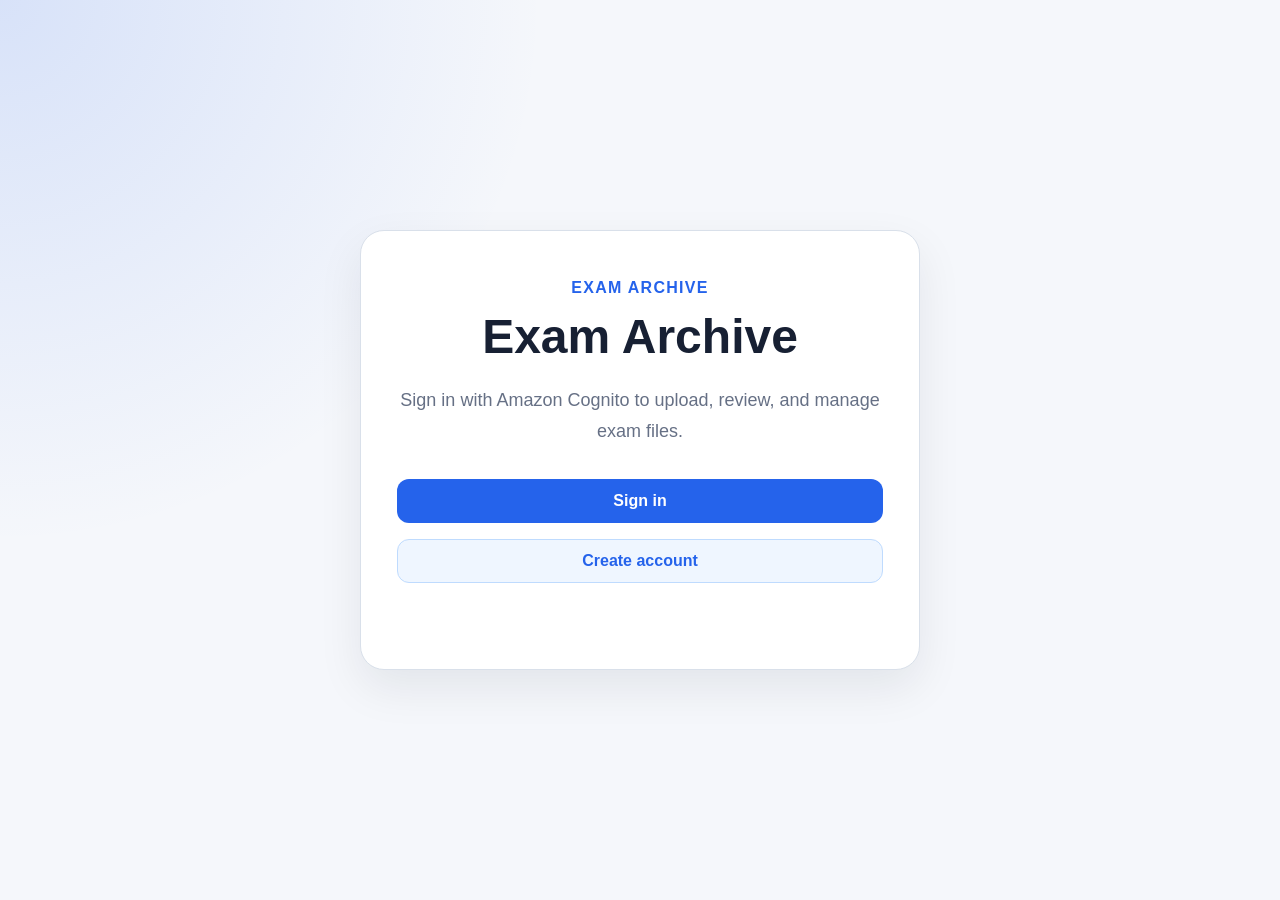
==== commit 9d065d09: "改成cognito" ====
--- a/index.html
+++ b/index.html
@@ -3,65 +3,21 @@
 <head>
     <meta charset="utf-8">
     <meta name="viewport" content="width=device-width, initial-scale=1">
-    <title>考古題管理系統</title>
+    <title>Exam Archive</title>
     <link rel="stylesheet" href="css/style.css">
 </head>
 <body>
     <main class="home">
         <section class="hero-card">
             <p class="eyebrow">Exam Archive</p>
-            <h1>考古題管理系統</h1>
+            <h1>Exam Archive</h1>
             <p class="hero-text">
-                登入後即可查看自己課程的考古題，也可以上傳新的資料。
+                Sign in with Amazon Cognito to upload, review, and manage exam files.
             </p>
 
-            <div class="tabs">
-                <button type="button" class="tab is-active" id="loginTab">登入</button>
-                <button type="button" class="tab" id="registerTab">註冊</button>
-            </div>
-
-            <div class="form-grid" id="loginForm">
-                <label>
-                    使用者 ID
-                    <input id="loginUserId" type="text" placeholder="例如 student001">
-                </label>
-                <button type="button" class="button primary" id="loginBtn">登入</button>
-            </div>
-
-            <div class="form-grid" id="registerForm" hidden>
-                <label>
-                    使用者 ID
-                    <input id="regUserId" type="text" placeholder="例如 student001">
-                </label>
-
-                <label>
-                    姓名
-                    <input id="regName" type="text" placeholder="輸入姓名">
-                </label>
-
-                <label>
-                    Email
-                    <input id="regEmail" type="email" placeholder="輸入 Email">
-                </label>
-
-                <label>
-                    身分
-                    <select id="regRole">
-                        <option value="student">學生</option>
-                        <option value="teacher">教師</option>
-                        <option value="ta">助教</option>
-                    </select>
-                </label>
-
-                <label>
-                    課程
-                    <select id="regCourse">
-                        <option value="compiler">Compiler Design</option>
-                        <option value="os">Operating System</option>
-                    </select>
-                </label>
-
-                <button type="button" class="button primary" id="registerBtn">建立帳號</button>
+            <div class="form-grid">
+                <button type="button" class="button primary" id="loginBtn">Sign in</button>
+                <button type="button" class="button ghost" id="registerBtn">Create account</button>
             </div>
 
             <p class="status" id="authStatus"></p>
